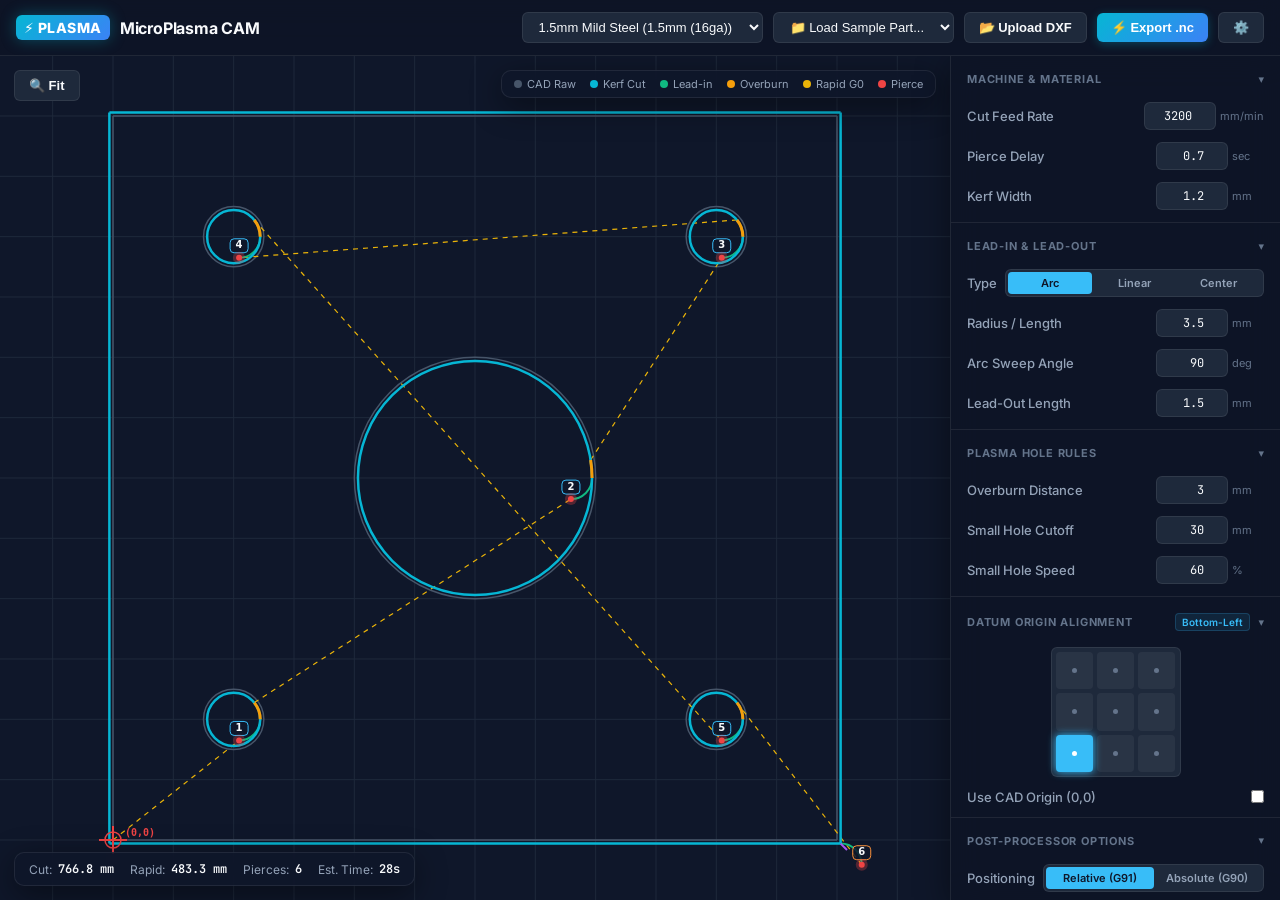
==== plasma/index.html @ af8a13bd "feat: organize apps into /plasma and /recipes with central portal index" ====
<!DOCTYPE html>
<html lang="en">
<head>
  <meta charset="UTF-8" />
  <meta name="viewport" content="width=device-width, initial-scale=1.0, maximum-scale=1.0, user-scalable=no" />
  <title>MicroPlasma CAM - 2D Web Plasma CAM</title>
  <script type="module" crossorigin src="./assets/index-cAuYdADo.js"></script>
  <link rel="stylesheet" crossorigin href="./assets/index-fnlLg_e3.css">
</head>
<body>
  <!-- Header Bar -->
  <header class="app-header">
    <div class="logo-group">
      <div class="logo-badge">⚡ PLASMA</div>
      <span class="app-title">MicroPlasma CAM</span>
    </div>

    <div class="header-actions">
      <!-- Material Preset Selector -->
      <select id="presetSelect" class="preset-select" title="Select Material Preset">
        <!-- populated dynamically -->
      </select>

      <!-- Sample Loader Dropdown -->
      <select id="sampleSelect" class="preset-select" title="Load Sample CAD Part">
        <option value="">📁 Load Sample Part...</option>
        <option value="flange-bracket">4-Bolt Flange Plate</option>
        <option value="gusset-bracket">Gusset with Slots</option>
        <option value="slot-link">Pill Slot Link</option>
      </select>

      <!-- Upload DXF File Button -->
      <input type="file" id="dxfFileInput" accept=".dxf" style="display: none;" />
      <button id="btnUploadDxf" class="btn btn-secondary" title="Open DXF File">
        <span>📂 Upload DXF</span>
      </button>

      <!-- Export G-Code Button -->
      <button id="btnExportGCode" class="btn btn-primary" title="Export GRBL G-Code (.nc)">
        <span>⚡ Export .nc</span>
      </button>

      <!-- Sidebar Toggle (Mobile) -->
      <button id="btnToggleSidebar" class="btn btn-secondary" title="Toggle Parameters">
        <span>⚙️</span>
      </button>
    </div>
  </header>

  <!-- Main CAM Work Area -->
  <main class="main-container">
    <!-- Viewport -->
    <div class="viewport-area" id="dropZone">
      <canvas id="camViewport"></canvas>

      <!-- Top Overlay Controls -->
      <div class="viewport-overlay-top">
        <button id="btnZoomFit" class="btn btn-secondary" title="Zoom to Fit">
          <span>🔍 Fit</span>
        </button>
      </div>

      <!-- Toolpath Legend Bar -->
      <div class="legend-bar">
        <div class="legend-item"><span class="legend-dot cad"></span> CAD Raw</div>
        <div class="legend-item"><span class="legend-dot cut"></span> Kerf Cut</div>
        <div class="legend-item"><span class="legend-dot leadin"></span> Lead-in</div>
        <div class="legend-item"><span class="legend-dot overburn"></span> Overburn</div>
        <div class="legend-item"><span class="legend-dot rapid"></span> Rapid G0</div>
        <div class="legend-item"><span class="legend-dot pierce"></span> Pierce</div>
      </div>

      <!-- Bottom Floating Stats Bar -->
      <div class="viewport-overlay-bottom" id="statsBar">
        <div class="stat-item">Cut: <span class="stat-val" id="statCutLength">0.0 mm</span></div>
        <div class="stat-item">Rapid: <span class="stat-val" id="statRapidLength">0.0 mm</span></div>
        <div class="stat-item">Pierces: <span class="stat-val" id="statPierceCount">0</span></div>
        <div class="stat-item">Est. Time: <span class="stat-val" id="statEstTime">0s</span></div>
      </div>
    </div>

    <!-- Right Sidebar / Flyout Parameter Panel -->
    <aside class="sidebar-panel" id="sidebarPanel">
      <!-- Warnings Container -->
      <div id="warningsContainer" style="display: none;" class="warnings-banner"></div>

      <!-- Section: Machine & Material -->
      <div class="panel-section">
        <div class="panel-header">
          <div class="panel-title">Machine & Material</div>
          <span class="panel-chevron">▾</span>
        </div>
        <div class="panel-content">
          <div class="control-row">
            <label class="control-label" for="paramFeedRate">Cut Feed Rate</label>
            <div class="control-input-group">
              <input type="number" id="paramFeedRate" class="input-num" step="50" min="100" max="15000" />
              <span class="input-unit">mm/min</span>
            </div>
          </div>
          <div class="control-row">
            <label class="control-label" for="paramPierceDelay">Pierce Delay</label>
            <div class="control-input-group">
              <input type="number" id="paramPierceDelay" class="input-num" step="0.05" min="0" max="10" />
              <span class="input-unit">sec</span>
            </div>
          </div>
          <div class="control-row">
            <label class="control-label" for="paramKerfWidth">Kerf Width</label>
            <div class="control-input-group">
              <input type="number" id="paramKerfWidth" class="input-num" step="0.1" min="0" max="5.0" />
              <span class="input-unit">mm</span>
            </div>
          </div>
        </div>
      </div>

      <!-- Section: Lead-In & Lead-Out -->
      <div class="panel-section">
        <div class="panel-header">
          <div class="panel-title">Lead-In & Lead-Out</div>
          <span class="panel-chevron">▾</span>
        </div>
        <div class="panel-content">
          <div class="control-row">
            <label class="control-label">Type</label>
            <div class="radio-pill-group" id="leadInTypeGroup">
              <div class="radio-pill active" data-value="arc">Arc</div>
              <div class="radio-pill" data-value="line">Linear</div>
              <div class="radio-pill" data-value="center_pierce">Center</div>
            </div>
          </div>
          <div class="control-row">
            <label class="control-label" for="paramLeadInRadius">Radius / Length</label>
            <div class="control-input-group">
              <input type="number" id="paramLeadInRadius" class="input-num" step="0.5" min="1.0" max="25" />
              <span class="input-unit">mm</span>
            </div>
          </div>
          <div class="control-row">
            <label class="control-label" for="paramLeadInAngle">Arc Sweep Angle</label>
            <div class="control-input-group">
              <input type="number" id="paramLeadInAngle" class="input-num" step="5" min="30" max="120" />
              <span class="input-unit">deg</span>
            </div>
          </div>
          <div class="control-row">
            <label class="control-label" for="paramLeadOutLength">Lead-Out Length</label>
            <div class="control-input-group">
              <input type="number" id="paramLeadOutLength" class="input-num" step="0.5" min="0" max="10" />
              <span class="input-unit">mm</span>
            </div>
          </div>
        </div>
      </div>

      <!-- Section: Plasma Hole Rules -->
      <div class="panel-section">
        <div class="panel-header">
          <div class="panel-title">Plasma Hole Rules</div>
          <span class="panel-chevron">▾</span>
        </div>
        <div class="panel-content">
          <div class="control-row">
            <label class="control-label" for="paramOverburn">Overburn Distance</label>
            <div class="control-input-group">
              <input type="number" id="paramOverburn" class="input-num" step="0.5" min="0" max="15" />
              <span class="input-unit">mm</span>
            </div>
          </div>
          <div class="control-row">
            <label class="control-label" for="paramSmallHoleThreshold">Small Hole Cutoff</label>
            <div class="control-input-group">
              <input type="number" id="paramSmallHoleThreshold" class="input-num" step="1" min="5" max="100" />
              <span class="input-unit">mm</span>
            </div>
          </div>
          <div class="control-row">
            <label class="control-label" for="paramSmallHoleSpeedScale">Small Hole Speed</label>
            <div class="control-input-group">
              <input type="number" id="paramSmallHoleSpeedScale" class="input-num" step="5" min="20" max="100" />
              <span class="input-unit">%</span>
            </div>
          </div>
        </div>
      </div>

      <!-- Section: Datum Origin Alignment -->
      <div class="panel-section">
        <div class="panel-header">
          <div class="panel-title">Datum Origin Alignment</div>
          <div class="panel-header-right">
            <span id="currentDatumLabel" class="panel-badge">Bottom-Left</span>
            <span class="panel-chevron">▾</span>
          </div>
        </div>
        <div class="panel-content">
          <div style="margin-bottom: 12px;">
            <!-- 9-point grid -->
            <div class="origin-grid" id="originGrid">
              <div class="origin-node" data-datum="TOP_LEFT" title="Top-Left"><div class="origin-node-dot"></div></div>
              <div class="origin-node" data-datum="TOP_CENTER" title="Top-Center"><div class="origin-node-dot"></div></div>
              <div class="origin-node" data-datum="TOP_RIGHT" title="Top-Right"><div class="origin-node-dot"></div></div>
              <div class="origin-node" data-datum="MIDDLE_LEFT" title="Middle-Left"><div class="origin-node-dot"></div></div>
              <div class="origin-node" data-datum="CENTER" title="Center"><div class="origin-node-dot"></div></div>
              <div class="origin-node" data-datum="MIDDLE_RIGHT" title="Middle-Right"><div class="origin-node-dot"></div></div>
              <div class="origin-node active" data-datum="BOTTOM_LEFT" title="Bottom-Left"><div class="origin-node-dot"></div></div>
              <div class="origin-node" data-datum="BOTTOM_CENTER" title="Bottom-Center"><div class="origin-node-dot"></div></div>
              <div class="origin-node" data-datum="BOTTOM_RIGHT" title="Bottom-Right"><div class="origin-node-dot"></div></div>
            </div>
          </div>

          <div class="control-row">
            <label class="control-label" for="cadOriginToggle">Use CAD Origin (0,0)</label>
            <input type="checkbox" id="cadOriginToggle" />
          </div>
        </div>
      </div>

      <!-- Section: Export Options -->
      <div class="panel-section">
        <div class="panel-header">
          <div class="panel-title">Post-Processor Options</div>
          <span class="panel-chevron">▾</span>
        </div>
        <div class="panel-content">
          <div class="control-row">
            <label class="control-label">Positioning</label>
            <div class="radio-pill-group" id="positioningModeGroup">
              <div class="radio-pill active" data-value="relative" title="Incremental/Relative positioning (G91) - moves relative to current torch position">Relative (G91)</div>
              <div class="radio-pill" data-value="absolute" title="Absolute positioning (G90) - moves relative to work coordinate origin">Absolute (G90)</div>
            </div>
          </div>
          <div class="control-row">
            <label class="control-label" for="disableLaserModeToggle" title="Emit $32=0 on startup to prevent GRBL from suppressing torch relay output during stationary G4 dwells">Disable Laser Mode ($32=0)</label>
            <input type="checkbox" id="disableLaserModeToggle" checked />
          </div>
          <div class="control-row">
            <label class="control-label" for="includeCommentsToggle" title="Enable informational comments in exported G-code">Include Comments</label>
            <input type="checkbox" id="includeCommentsToggle" />
          </div>
          <div class="info-callout">
            <strong>⚠️ Diode Laser Conversion:</strong> Ensure GRBL Laser Mode is disabled (<code>$32=0</code>). When <code>$32=1</code>, GRBL suppresses the torch relay output during stationary <code>G4</code> pierce dwells.
          </div>
        </div>
      </div>
    </aside>
  </main>

  <!-- G-Code Viewer & Download Modal -->
  <div class="modal-backdrop" id="gcodeModal">
    <div class="modal-card">
      <div class="modal-header">
        <h3 class="modal-title">⚡ Generated GRBL Plasma G-Code</h3>
        <button id="btnCloseModal" class="btn btn-secondary">✕</button>
      </div>
      <div class="modal-body">
        <textarea id="gcodeContent" class="gcode-textarea" readonly spellcheck="false"></textarea>
      </div>
      <div class="modal-footer">
        <button id="btnCopyGCode" class="btn btn-secondary">📋 Copy G-Code</button>
        <button id="btnDownloadModal" class="btn btn-primary">💾 Download .nc File</button>
      </div>
    </div>
  </div>

</body>
</html>
---- plasma/assets/index-fnlLg_e3.css ----
@import"https://fonts.googleapis.com/css2?family=Inter:wght@400;500;600;700&family=JetBrains+Mono:wght@400;500;600&display=swap";:root{--bg-main: #090d16;--bg-panel: rgba(15, 23, 42, .82);--bg-card: #1e293b;--bg-hover: #334155;--border-color: rgba(255, 255, 255, .08);--border-active: rgba(56, 189, 248, .4);--accent-cyan: #06b6d4;--accent-blue: #3b82f6;--accent-plasma: #38bdf8;--accent-green: #10b981;--accent-amber: #f59e0b;--accent-red: #ef4444;--text-primary: #f8fafc;--text-secondary: #94a3b8;--text-muted: #64748b;--radius-sm: 6px;--radius-md: 10px;--radius-lg: 14px;--shadow-panel: 0 8px 32px 0 rgba(0, 0, 0, .45);--shadow-glow: 0 0 15px rgba(6, 182, 212, .35)}*{box-sizing:border-box;margin:0;padding:0;-webkit-tap-highlight-color:transparent}html,body{height:100%;height:100dvh;margin:0;padding:0;overflow:hidden}body{font-family:Inter,system-ui,-apple-system,sans-serif;background-color:var(--bg-main);color:var(--text-primary);display:flex;flex-direction:column}header.app-header{height:56px;flex-shrink:0;background:var(--bg-panel);-webkit-backdrop-filter:blur(12px);backdrop-filter:blur(12px);border-bottom:1px solid var(--border-color);display:flex;align-items:center;justify-content:space-between;padding:0 16px;z-index:50}.logo-group{display:flex;align-items:center;gap:10px}.logo-badge{background:linear-gradient(135deg,#06b6d4,#3b82f6);color:#fff;font-weight:800;font-size:14px;padding:4px 8px;border-radius:var(--radius-sm);letter-spacing:.5px;box-shadow:var(--shadow-glow)}.app-title{font-size:16px;font-weight:700;letter-spacing:-.2px;color:var(--text-primary)}.header-actions{display:flex;align-items:center;gap:10px}.preset-select{background:var(--bg-card);color:var(--text-primary);border:1px solid var(--border-color);padding:6px 12px;border-radius:var(--radius-sm);font-size:13px;font-weight:500;cursor:pointer;outline:none;transition:all .15s ease}.preset-select:hover,.preset-select:focus{border-color:var(--accent-plasma)}.btn{display:inline-flex;align-items:center;gap:6px;padding:7px 14px;font-size:13px;font-weight:600;border-radius:var(--radius-sm);border:none;cursor:pointer;transition:all .15s ease;-webkit-user-select:none;user-select:none}.btn-primary{background:linear-gradient(135deg,var(--accent-cyan),var(--accent-blue));color:#fff;box-shadow:0 2px 10px #06b6d44d}.btn-primary:hover{filter:brightness(1.1);transform:translateY(-1px)}.btn-secondary{background:var(--bg-card);color:var(--text-primary);border:1px solid var(--border-color)}.btn-secondary:hover{background:var(--bg-hover);border-color:var(--border-active)}.btn-accent{background:linear-gradient(135deg,#10b981,#059669);color:#fff}.btn-accent:hover{filter:brightness(1.1)}.main-container{flex:1;display:flex;position:relative;overflow:hidden;min-height:0;height:calc(100% - 56px)}.viewport-area{flex:1;position:relative;background:var(--bg-main);overflow:hidden}canvas#camViewport{width:100%;height:100%;display:block;cursor:grab}canvas#camViewport:active{cursor:grabbing}.viewport-overlay-top{position:absolute;top:14px;left:14px;display:flex;gap:8px;z-index:10}.viewport-overlay-bottom{position:absolute;bottom:14px;left:14px;background:var(--bg-panel);-webkit-backdrop-filter:blur(8px);backdrop-filter:blur(8px);border:1px solid var(--border-color);padding:8px 14px;border-radius:var(--radius-md);display:flex;align-items:center;gap:16px;font-size:12px;color:var(--text-secondary);box-shadow:var(--shadow-panel);z-index:10}.stat-item{display:flex;align-items:center;gap:6px}.stat-val{color:var(--text-primary);font-weight:600;font-family:JetBrains Mono,monospace}.legend-bar{position:absolute;top:14px;right:14px;background:var(--bg-panel);-webkit-backdrop-filter:blur(8px);backdrop-filter:blur(8px);border:1px solid var(--border-color);padding:6px 12px;border-radius:var(--radius-md);display:flex;align-items:center;gap:14px;font-size:11px;color:var(--text-secondary);box-shadow:var(--shadow-panel);z-index:10}.legend-item{display:flex;align-items:center;gap:5px}.legend-dot{width:8px;height:8px;border-radius:50%}.legend-dot.cad{background:#475569}.legend-dot.cut{background:#06b6d4}.legend-dot.leadin{background:#10b981}.legend-dot.overburn{background:#f59e0b}.legend-dot.rapid{background:#eab308}.legend-dot.pierce{background:#ef4444}aside.sidebar-panel{width:330px;background:var(--bg-panel);-webkit-backdrop-filter:blur(16px);backdrop-filter:blur(16px);border-left:1px solid var(--border-color);display:flex;flex-direction:column;box-shadow:var(--shadow-panel);z-index:30;transition:transform .25s cubic-bezier(.4,0,.2,1);overflow-y:auto;overflow-x:hidden;height:100%;max-height:100%;min-height:0;flex-shrink:0;overscroll-behavior:contain;scrollbar-width:thin;scrollbar-color:rgba(148,163,184,.3) rgba(15,23,42,.4)}aside.sidebar-panel::-webkit-scrollbar{width:6px}aside.sidebar-panel::-webkit-scrollbar-track{background:transparent}aside.sidebar-panel::-webkit-scrollbar-thumb{background:#94a3b833;border-radius:3px}aside.sidebar-panel::-webkit-scrollbar-thumb:hover{background:var(--accent-plasma)}.sidebar-panel.collapsed{transform:translate(100%);position:absolute;right:0;bottom:0;top:0}.panel-section{padding:12px 16px;border-bottom:1px solid var(--border-color);transition:background .15s ease}.panel-header{display:flex;align-items:center;justify-content:space-between;cursor:pointer;-webkit-user-select:none;user-select:none;padding:4px 0;border-radius:var(--radius-sm)}.panel-header:hover .panel-title,.panel-header:hover .panel-chevron{color:var(--text-primary)}.panel-title{font-size:11px;font-weight:700;text-transform:uppercase;letter-spacing:.8px;color:var(--text-muted);display:flex;align-items:center;margin:0;transition:color .15s ease}.panel-header-right{display:flex;align-items:center;gap:8px}.panel-badge{font-size:10px;font-weight:600;color:var(--accent-plasma);background:#38bdf81a;padding:2px 6px;border-radius:4px;border:1px solid rgba(56,189,248,.2)}.panel-chevron{font-size:11px;color:var(--text-muted);transition:transform .2s ease,color .15s ease;line-height:1;display:inline-block}.panel-section.collapsed .panel-chevron{transform:rotate(-90deg)}.panel-content{margin-top:12px}.panel-section.collapsed .panel-content{display:none}.control-row{display:flex;align-items:center;justify-content:space-between;margin-bottom:12px;gap:8px}.control-row:last-child{margin-bottom:0}.control-label{font-size:13px;color:var(--text-secondary);font-weight:500}.control-input-group{display:flex;align-items:center;gap:4px}.input-num{width:72px;background:var(--bg-card);border:1px solid var(--border-color);color:var(--text-primary);padding:5px 8px;border-radius:var(--radius-sm);font-family:JetBrains Mono,monospace;font-size:12px;text-align:right;outline:none;transition:border-color .15s}.input-num:focus{border-color:var(--accent-plasma)}.input-unit{font-size:11px;color:var(--text-muted);min-width:32px}.origin-grid{display:grid;grid-template-columns:repeat(3,1fr);gap:4px;background:var(--bg-card);padding:4px;border-radius:var(--radius-sm);border:1px solid var(--border-color);width:130px;margin:0 auto}.origin-node{aspect-ratio:1;background:#ffffff0d;border:1px solid transparent;border-radius:4px;cursor:pointer;display:flex;align-items:center;justify-content:center;transition:all .15s}.origin-node:hover{background:#38bdf833}.origin-node.active{background:var(--accent-plasma);box-shadow:0 0 8px var(--accent-plasma)}.origin-node-dot{width:5px;height:5px;background:var(--text-muted);border-radius:50%}.origin-node.active .origin-node-dot{background:#fff}.radio-pill-group{display:flex;background:var(--bg-card);border-radius:var(--radius-sm);padding:2px;border:1px solid var(--border-color);width:100%}.radio-pill{flex:1;text-align:center;padding:4px 6px;font-size:11px;font-weight:600;border-radius:4px;cursor:pointer;color:var(--text-secondary);transition:all .15s}.radio-pill.active{background:var(--accent-plasma);color:#0f172a}.warnings-banner{margin:12px 16px 0;padding:8px 12px;background:#f59e0b26;border:1px solid rgba(245,158,11,.35);border-radius:var(--radius-sm);color:#fbbf24;font-size:12px;display:flex;align-items:flex-start;gap:8px}.modal-backdrop{position:fixed;top:0;right:0;bottom:0;left:0;background:#000000bf;-webkit-backdrop-filter:blur(4px);backdrop-filter:blur(4px);display:flex;align-items:center;justify-content:center;z-index:100;opacity:0;pointer-events:none;transition:opacity .2s ease}.modal-backdrop.open{opacity:1;pointer-events:auto}.modal-card{background:#0f172a;border:1px solid var(--border-color);border-radius:var(--radius-lg);width:90%;max-width:680px;max-height:85vh;display:flex;flex-direction:column;box-shadow:0 20px 50px #000c;overflow:hidden}.modal-header{padding:14px 20px;border-bottom:1px solid var(--border-color);display:flex;align-items:center;justify-content:space-between}.modal-title{font-size:16px;font-weight:700}.modal-body{padding:16px 20px;flex:1;overflow-y:auto}.gcode-textarea{width:100%;height:380px;background:#020617;border:1px solid var(--border-color);color:#38bdf8;font-family:JetBrains Mono,monospace;font-size:12px;line-height:1.5;padding:12px;border-radius:var(--radius-sm);resize:none;outline:none}.modal-footer{padding:12px 20px;border-top:1px solid var(--border-color);display:flex;justify-content:flex-end;gap:10px;background:var(--bg-panel)}.info-callout{background:#38bdf814;border:1px solid rgba(56,189,248,.25);border-radius:var(--radius-sm);padding:8px 10px;font-size:11px;line-height:1.45;color:var(--text-secondary);margin-top:8px}.info-callout strong{color:var(--accent-plasma)}.info-callout code{background:#0006;color:var(--accent-cyan);padding:1px 4px;border-radius:3px;font-family:JetBrains Mono,monospace;font-size:10.5px}@media(max-width:768px){header.app-header{padding:0 10px}.app-title{display:none}.sidebar-panel{position:absolute;right:0;top:0;bottom:0;width:300px}.viewport-overlay-bottom{flex-direction:column;align-items:flex-start;gap:4px;font-size:11px}.legend-bar{display:none}}
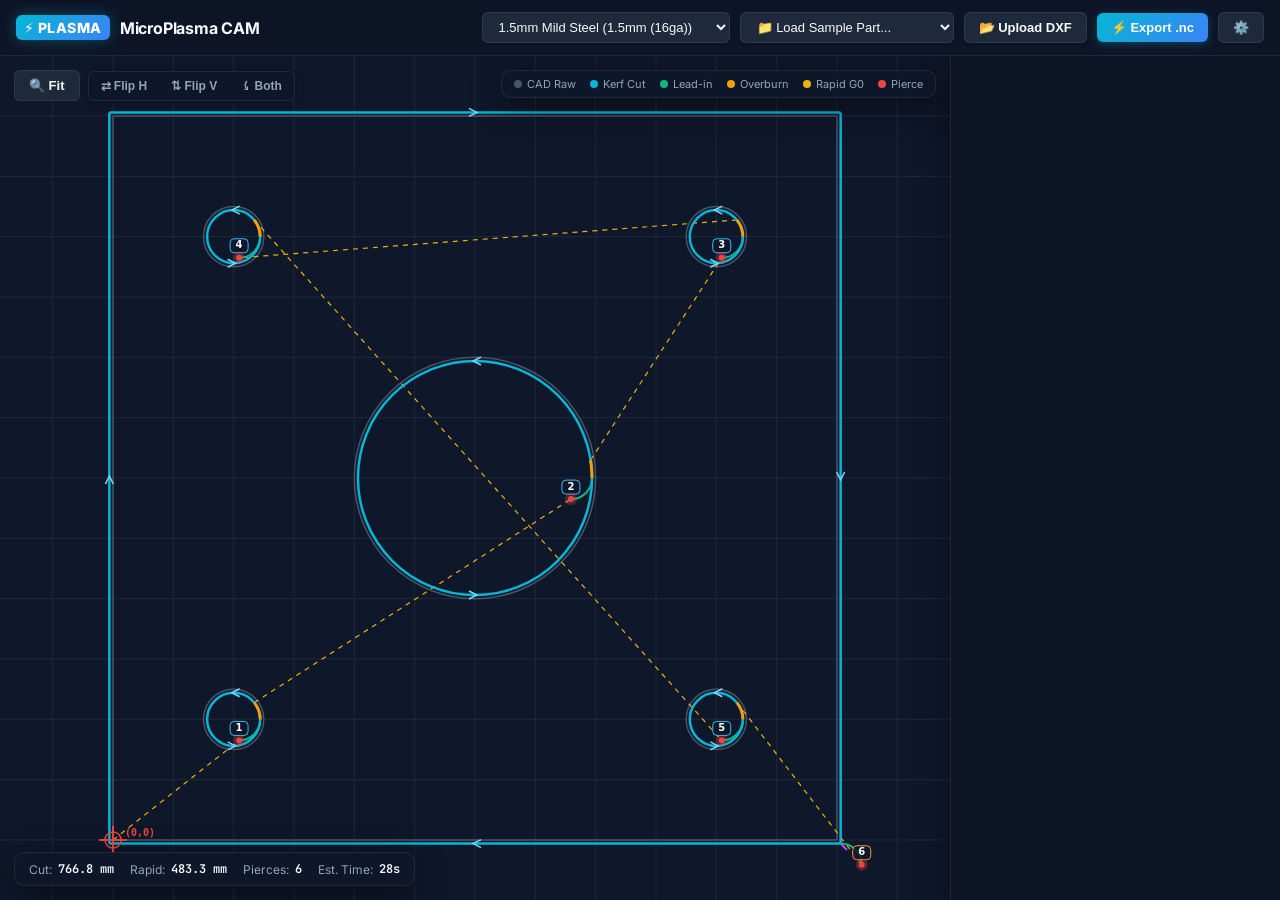
==== commit b6082a3f: "Deploy MicroPlasma CAM to /plasma" ====
--- a/plasma/index.html
+++ b/plasma/index.html
@@ -4,8 +4,8 @@
   <meta charset="UTF-8" />
   <meta name="viewport" content="width=device-width, initial-scale=1.0, maximum-scale=1.0, user-scalable=no" />
   <title>MicroPlasma CAM - 2D Web Plasma CAM</title>
-  <script type="module" crossorigin src="./assets/index-cAuYdADo.js"></script>
-  <link rel="stylesheet" crossorigin href="./assets/index-fnlLg_e3.css">
+  <script type="module" crossorigin src="./assets/index-YuqNhceT.js"></script>
+  <link rel="stylesheet" crossorigin href="./assets/index-AGhxC12d.css">
 </head>
 <body>
   <!-- Header Bar -->
@@ -27,6 +27,7 @@
         <option value="flange-bracket">4-Bolt Flange Plate</option>
         <option value="gusset-bracket">Gusset with Slots</option>
         <option value="slot-link">Pill Slot Link</option>
+        <option value="open-slit-plate">Open Slit & Parting Cut Plate</option>
       </select>
 
       <!-- Upload DXF File Button -->
@@ -58,6 +59,17 @@
         <button id="btnZoomFit" class="btn btn-secondary" title="Zoom to Fit">
           <span>🔍 Fit</span>
         </button>
+        <div class="overlay-button-group" title="Flip entire part">
+          <button id="btnFlipPartH" class="btn btn-secondary" title="Flip Part Horizontally (⇄ X axis)">
+            <span>⇄ Flip H</span>
+          </button>
+          <button id="btnFlipPartV" class="btn btn-secondary" title="Flip Part Vertically (⇅ Y axis)">
+            <span>⇅ Flip V</span>
+          </button>
+          <button id="btnFlipPartBoth" class="btn btn-secondary" title="Flip Part Both (180° rotation)">
+            <span>⤹ Both</span>
+          </button>
+        </div>
       </div>
 
       <!-- Toolpath Legend Bar -->
@@ -84,6 +96,61 @@
       <!-- Warnings Container -->
       <div id="warningsContainer" style="display: none;" class="warnings-banner"></div>
 
+      <!-- Section: Selected Shape Inspector (Dynamic) -->
+      <div class="panel-section inspector-section" id="inspectorSection" style="display: none;">
+        <div class="panel-header inspector-header">
+          <div class="panel-title" id="inspectorTitle">🔍 Selected Contour</div>
+          <span class="panel-badge" id="inspectorTypeBadge">Inner Hole</span>
+        </div>
+        <div class="panel-content">
+          <!-- Controls for Closed Loops -->
+          <div id="inspectorClosedControls">
+            <div class="control-row">
+              <label class="control-label">Cut Side</label>
+              <div class="radio-pill-group" id="inspectorCutSideGroup">
+                <div class="radio-pill" data-side="INNER_HOLE" title="Lead-in inside hole slug, CCW, kerf inward">🔵 Inside (Hole)</div>
+                <div class="radio-pill" data-side="OUTER_PERIMETER" title="Lead-in outside in scrap, CW, kerf outward">🟠 Outside (Part)</div>
+              </div>
+            </div>
+            <div class="control-row">
+              <label class="control-label">Start Point</label>
+              <button type="button" id="btnInspectorCycleNode" class="btn btn-secondary btn-sm" style="flex: 1;">
+                <span>↻ Next Start Node</span>
+              </button>
+            </div>
+          </div>
+
+          <!-- Controls for Open Contours -->
+          <div id="inspectorOpenControls" style="display: none;">
+            <div class="control-row">
+              <label class="control-label">Direction</label>
+              <button type="button" id="btnInspectorFlipDirection" class="btn btn-secondary btn-sm" style="flex: 1;">
+                <span>⇄ Flip (Start ↔ End)</span>
+              </button>
+            </div>
+          <!-- Flip Feature Controls (Both Closed and Open) -->
+          <div class="control-row">
+            <label class="control-label">Flip Feature</label>
+            <div class="btn-group" style="display: flex; gap: 4px; flex: 1;">
+              <button type="button" id="btnInspectorFlipH" class="btn btn-secondary btn-xs" style="flex: 1;" title="Flip this feature horizontally">
+                <span>⇄ H</span>
+              </button>
+              <button type="button" id="btnInspectorFlipV" class="btn btn-secondary btn-xs" style="flex: 1;" title="Flip this feature vertically">
+                <span>⇅ V</span>
+              </button>
+              <button type="button" id="btnInspectorFlipBoth" class="btn btn-secondary btn-xs" style="flex: 1;" title="Flip this feature horizontally & vertically (180°)">
+                <span>⤹ Both</span>
+              </button>
+            </div>
+          </div>
+
+          <div class="inspector-info-row" id="inspectorInfoRow">
+            <span id="inspectorDimensions"></span>
+            <span id="inspectorLeadInInfo"></span>
+          </div>
+        </div>
+      </div>
+
       <!-- Section: Machine & Material -->
       <div class="panel-section">
         <div class="panel-header">
@@ -118,7 +185,7 @@
       <!-- Section: Lead-In & Lead-Out -->
       <div class="panel-section">
         <div class="panel-header">
-          <div class="panel-title">Lead-In & Lead-Out</div>
+          <div class="panel-title">Closed Loop Lead-In / Out</div>
           <span class="panel-chevron">▾</span>
         </div>
         <div class="panel-content">
@@ -150,6 +217,57 @@
               <input type="number" id="paramLeadOutLength" class="input-num" step="0.5" min="0" max="10" />
               <span class="input-unit">mm</span>
             </div>
+          </div>
+          <!-- Quick Batch Toggle Buttons for Closed Loops -->
+          <div style="margin-top: 10px; display: flex; gap: 6px;">
+            <button type="button" id="btnFlipAllToHoles" class="btn btn-secondary btn-xs" title="Force all closed shapes to Inside cut (Holes)" style="flex: 1; justify-content: center;">
+              🔵 All Holes (Inside)
+            </button>
+            <button type="button" id="btnFlipAllToPerimeters" class="btn btn-secondary btn-xs" title="Force all closed shapes to Outside cut (Parts)" style="flex: 1; justify-content: center;">
+              🟠 All Parts (Outside)
+            </button>
+          </div>
+        </div>
+      </div>
+
+      <!-- Section: Open Contours -->
+      <div class="panel-section">
+        <div class="panel-header">
+          <div class="panel-title">Open Contours (Slits & Lines)</div>
+          <span class="panel-chevron">▾</span>
+        </div>
+        <div class="panel-content">
+          <div class="control-row">
+            <label class="control-label">Lead-In</label>
+            <div class="radio-pill-group" id="openLeadInTypeGroup">
+              <div class="radio-pill active" data-value="inline" title="In-line straight extension along tangent before start point - ideal for plate edge starts">In-line</div>
+              <div class="radio-pill" data-value="none" title="Pierce directly at starting vertex without offset - ideal for marking/scoring">Direct</div>
+              <div class="radio-pill" data-value="arc" title="Tangential arc lead-in">Arc</div>
+            </div>
+          </div>
+          <div class="control-row" id="rowOpenLeadInDist">
+            <label class="control-label" for="paramOpenLeadInDist">Lead-In Distance</label>
+            <div class="control-input-group">
+              <input type="number" id="paramOpenLeadInDist" class="input-num" step="0.5" min="0.1" max="25" value="3.0" />
+              <span class="input-unit">mm</span>
+            </div>
+          </div>
+          <div class="control-row">
+            <label class="control-label">Lead-Out</label>
+            <div class="radio-pill-group" id="openLeadOutTypeGroup">
+              <div class="radio-pill active" data-value="none" title="Torch OFF directly at end of cut line - no exit notch">None</div>
+              <div class="radio-pill" data-value="inline" title="In-line straight overcut along tangent past end point">In-line</div>
+            </div>
+          </div>
+          <div class="control-row" id="rowOpenLeadOutDist" style="display: none;">
+            <label class="control-label" for="paramOpenLeadOutDist">Lead-Out Distance</label>
+            <div class="control-input-group">
+              <input type="number" id="paramOpenLeadOutDist" class="input-num" step="0.5" min="0.1" max="25" value="3.0" />
+              <span class="input-unit">mm</span>
+            </div>
+          </div>
+          <div class="info-callout">
+            💡 <strong>Tip:</strong> Tap any open contour on the canvas to immediately <strong>flip the cut direction</strong> (Start ⇄ End).
           </div>
         </div>
       </div>
@@ -211,8 +329,41 @@
           </div>
 
           <div class="control-row">
-            <label class="control-label" for="cadOriginToggle">Use CAD Origin (0,0)</label>
+            <label class="control-label">Start Point</label>
+            <div class="radio-pill-group" id="startPositionGroup">
+              <div class="radio-pill active" data-start="datum" title="Rapid from part datum (e.g. Bottom-Left) to first cut">From Datum</div>
+              <div class="radio-pill" data-start="direct" title="Torch starts directly at first pierce point - zero initial rapid">First Cut (Direct)</div>
+            </div>
+          </div>
+
+          <div class="control-row">
+            <label class="control-label" for="autoZeroCadToggle" title="Automatically strip arbitrary OnShape / CAD sketch coordinates on import, placing part neatly at (0,0)">Auto-Zero CAD</label>
+            <div style="display: flex; align-items: center; gap: 8px;">
+              <input type="checkbox" id="autoZeroCadToggle" checked title="Automatically normalize CAD coordinates to (0,0) on import" />
+              <button type="button" id="btnAlignOrigin" class="btn btn-secondary btn-xs" title="Strip CAD offset and move part's bottom-left directly to (0,0)">
+                <span>🎯 Zero Offset</span>
+              </button>
+            </div>
+          </div>
+
+          <div class="control-row">
+            <label class="control-label" for="cadOriginToggle" title="Force tool to use raw OnShape CAD origin instead of part datum">Use CAD Origin</label>
             <input type="checkbox" id="cadOriginToggle" />
+          </div>
+
+          <div class="control-row" style="margin-top: 6px;">
+            <label class="control-label">Flip Part</label>
+            <div class="btn-group" style="display: flex; gap: 4px; flex: 1;">
+              <button type="button" id="btnSidebarFlipH" class="btn btn-secondary btn-xs" style="flex: 1;" title="Flip entire part horizontally (⇄ X axis)">
+                <span>⇄ H</span>
+              </button>
+              <button type="button" id="btnSidebarFlipV" class="btn btn-secondary btn-xs" style="flex: 1;" title="Flip entire part vertically (⇅ Y axis)">
+                <span>⇅ V</span>
+              </button>
+              <button type="button" id="btnSidebarFlipBoth" class="btn btn-secondary btn-xs" style="flex: 1;" title="Flip entire part both horizontally and vertically (180°)">
+                <span>⤹ Both</span>
+              </button>
+            </div>
           </div>
         </div>
       </div>
--- a/plasma/assets/index-AGhxC12d.css
+++ b/plasma/assets/index-AGhxC12d.css
@@ -0,0 +1 @@
+@import"https://fonts.googleapis.com/css2?family=Inter:wght@400;500;600;700&family=JetBrains+Mono:wght@400;500;600&display=swap";:root{--bg-main: #090d16;--bg-panel: rgba(15, 23, 42, .82);--bg-card: #1e293b;--bg-hover: #334155;--border-color: rgba(255, 255, 255, .08);--border-active: rgba(56, 189, 248, .4);--accent-cyan: #06b6d4;--accent-blue: #3b82f6;--accent-plasma: #38bdf8;--accent-green: #10b981;--accent-amber: #f59e0b;--accent-red: #ef4444;--text-primary: #f8fafc;--text-secondary: #94a3b8;--text-muted: #64748b;--radius-sm: 6px;--radius-md: 10px;--radius-lg: 14px;--shadow-panel: 0 8px 32px 0 rgba(0, 0, 0, .45);--shadow-glow: 0 0 15px rgba(6, 182, 212, .35)}*{box-sizing:border-box;margin:0;padding:0;-webkit-tap-highlight-color:transparent}html,body{height:100%;height:100dvh;margin:0;padding:0;overflow:hidden}body{font-family:Inter,system-ui,-apple-system,sans-serif;background-color:var(--bg-main);color:var(--text-primary);display:flex;flex-direction:column}header.app-header{height:56px;flex-shrink:0;background:var(--bg-panel);-webkit-backdrop-filter:blur(12px);backdrop-filter:blur(12px);border-bottom:1px solid var(--border-color);display:flex;align-items:center;justify-content:space-between;padding:0 16px;z-index:50}.logo-group{display:flex;align-items:center;gap:10px}.logo-badge{background:linear-gradient(135deg,#06b6d4,#3b82f6);color:#fff;font-weight:800;font-size:14px;padding:4px 8px;border-radius:var(--radius-sm);letter-spacing:.5px;box-shadow:var(--shadow-glow)}.app-title{font-size:16px;font-weight:700;letter-spacing:-.2px;color:var(--text-primary)}.header-actions{display:flex;align-items:center;gap:10px}.preset-select{background:var(--bg-card);color:var(--text-primary);border:1px solid var(--border-color);padding:6px 12px;border-radius:var(--radius-sm);font-size:13px;font-weight:500;cursor:pointer;outline:none;transition:all .15s ease}.preset-select:hover,.preset-select:focus{border-color:var(--accent-plasma)}.btn{display:inline-flex;align-items:center;gap:6px;padding:7px 14px;font-size:13px;font-weight:600;border-radius:var(--radius-sm);border:none;cursor:pointer;transition:all .15s ease;-webkit-user-select:none;user-select:none}.btn-primary{background:linear-gradient(135deg,var(--accent-cyan),var(--accent-blue));color:#fff;box-shadow:0 2px 10px #06b6d44d}.btn-primary:hover{filter:brightness(1.1);transform:translateY(-1px)}.btn-secondary{background:var(--bg-card);color:var(--text-primary);border:1px solid var(--border-color)}.btn-secondary:hover{background:var(--bg-hover);border-color:var(--border-active)}.btn-sm{padding:5px 10px;font-size:12px}.btn-xs{padding:4px 8px;font-size:11px}.btn-accent{background:linear-gradient(135deg,#10b981,#059669);color:#fff}.btn-accent:hover{filter:brightness(1.1)}.inspector-section{background:#1e293b80;border-bottom:2px solid var(--accent-plasma)}.inspector-header{cursor:default}.inspector-info-row{display:flex;justify-content:space-between;align-items:center;font-size:11px;color:var(--text-muted);margin-top:10px;padding-top:8px;border-top:1px dashed var(--border-color);font-family:JetBrains Mono,monospace}.badge-hole{color:#38bdf8!important;background:#38bdf826!important;border-color:#38bdf84d!important}.badge-part{color:#fb923c!important;background:#fb923c26!important;border-color:#fb923c4d!important}.badge-open{color:#c084fc!important;background:#c084fc26!important;border-color:#c084fc4d!important}.main-container{flex:1;display:flex;position:relative;overflow:hidden;min-height:0;height:calc(100% - 56px)}.viewport-area{flex:1;position:relative;background:var(--bg-main);overflow:hidden}canvas#camViewport{width:100%;height:100%;display:block;cursor:grab}canvas#camViewport:active{cursor:grabbing}.viewport-overlay-top{position:absolute;top:14px;left:14px;display:flex;gap:8px;align-items:center;z-index:10}.overlay-button-group{display:flex;gap:4px;background:var(--bg-panel);-webkit-backdrop-filter:blur(8px);backdrop-filter:blur(8px);border:1px solid var(--border-color);border-radius:var(--radius-sm);padding:2px;box-shadow:0 2px 8px #00000040}.overlay-button-group .btn{border:none;background:transparent;padding:5px 10px;font-size:12px;color:var(--text-secondary)}.overlay-button-group .btn:hover{background:var(--bg-hover);color:var(--accent-cyan)}.viewport-overlay-bottom{position:absolute;bottom:14px;left:14px;background:var(--bg-panel);-webkit-backdrop-filter:blur(8px);backdrop-filter:blur(8px);border:1px solid var(--border-color);padding:8px 14px;border-radius:var(--radius-md);display:flex;align-items:center;gap:16px;font-size:12px;color:var(--text-secondary);box-shadow:var(--shadow-panel);z-index:10}.stat-item{display:flex;align-items:center;gap:6px}.stat-val{color:var(--text-primary);font-weight:600;font-family:JetBrains Mono,monospace}.legend-bar{position:absolute;top:14px;right:14px;background:var(--bg-panel);-webkit-backdrop-filter:blur(8px);backdrop-filter:blur(8px);border:1px solid var(--border-color);padding:6px 12px;border-radius:var(--radius-md);display:flex;align-items:center;gap:14px;font-size:11px;color:var(--text-secondary);box-shadow:var(--shadow-panel);z-index:10}.legend-item{display:flex;align-items:center;gap:5px}.legend-dot{width:8px;height:8px;border-radius:50%}.legend-dot.cad{background:#475569}.legend-dot.cut{background:#06b6d4}.legend-dot.leadin{background:#10b981}.legend-dot.overburn{background:#f59e0b}.legend-dot.rapid{background:#eab308}.legend-dot.pierce{background:#ef4444}aside.sidebar-panel{width:330px;background:var(--bg-panel);-webkit-backdrop-filter:blur(16px);backdrop-filter:blur(16px);border-left:1px solid var(--border-color);display:flex;flex-direction:column;box-shadow:var(--shadow-panel);z-index:30;transition:transform .25s cubic-bezier(.4,0,.2,1);overflow-y:auto;overflow-x:hidden;height:100%;max-height:100%;min-height:0;flex-shrink:0;overscroll-behavior:contain;scrollbar-width:thin;scrollbar-color:rgba(148,163,184,.3) rgba(15,23,42,.4)}aside.sidebar-panel::-webkit-scrollbar{width:6px}aside.sidebar-panel::-webkit-scrollbar-track{background:transparent}aside.sidebar-panel::-webkit-scrollbar-thumb{background:#94a3b833;border-radius:3px}aside.sidebar-panel::-webkit-scrollbar-thumb:hover{background:var(--accent-plasma)}.sidebar-panel.collapsed{transform:translate(100%);position:absolute;right:0;bottom:0;top:0}.panel-section{padding:12px 16px;border-bottom:1px solid var(--border-color);transition:background .15s ease}.panel-header{display:flex;align-items:center;justify-content:space-between;cursor:pointer;-webkit-user-select:none;user-select:none;padding:4px 0;border-radius:var(--radius-sm)}.panel-header:hover .panel-title,.panel-header:hover .panel-chevron{color:var(--text-primary)}.panel-title{font-size:11px;font-weight:700;text-transform:uppercase;letter-spacing:.8px;color:var(--text-muted);display:flex;align-items:center;margin:0;transition:color .15s ease}.panel-header-right{display:flex;align-items:center;gap:8px}.panel-badge{font-size:10px;font-weight:600;color:var(--accent-plasma);background:#38bdf81a;padding:2px 6px;border-radius:4px;border:1px solid rgba(56,189,248,.2)}.panel-chevron{font-size:11px;color:var(--text-muted);transition:transform .2s ease,color .15s ease;line-height:1;display:inline-block}.panel-section.collapsed .panel-chevron{transform:rotate(-90deg)}.panel-content{margin-top:12px}.panel-section.collapsed .panel-content{display:none}.control-row{display:flex;align-items:center;justify-content:space-between;margin-bottom:12px;gap:8px}.control-row:last-child{margin-bottom:0}.control-label{font-size:13px;color:var(--text-secondary);font-weight:500}.control-input-group{display:flex;align-items:center;gap:4px}.input-num{width:72px;background:var(--bg-card);border:1px solid var(--border-color);color:var(--text-primary);padding:5px 8px;border-radius:var(--radius-sm);font-family:JetBrains Mono,monospace;font-size:12px;text-align:right;outline:none;transition:border-color .15s}.input-num:focus{border-color:var(--accent-plasma)}.input-unit{font-size:11px;color:var(--text-muted);min-width:32px}.origin-grid{display:grid;grid-template-columns:repeat(3,1fr);gap:4px;background:var(--bg-card);padding:4px;border-radius:var(--radius-sm);border:1px solid var(--border-color);width:130px;margin:0 auto}.origin-node{aspect-ratio:1;background:#ffffff0d;border:1px solid transparent;border-radius:4px;cursor:pointer;display:flex;align-items:center;justify-content:center;transition:all .15s}.origin-node:hover{background:#38bdf833}.origin-node.active{background:var(--accent-plasma);box-shadow:0 0 8px var(--accent-plasma)}.origin-node-dot{width:5px;height:5px;background:var(--text-muted);border-radius:50%}.origin-node.active .origin-node-dot{background:#fff}.radio-pill-group{display:flex;background:var(--bg-card);border-radius:var(--radius-sm);padding:2px;border:1px solid var(--border-color);width:100%}.radio-pill{flex:1;text-align:center;padding:4px 6px;font-size:11px;font-weight:600;border-radius:4px;cursor:pointer;color:var(--text-secondary);transition:all .15s}.radio-pill.active{background:var(--accent-plasma);color:#0f172a}.warnings-banner{margin:12px 16px 0;padding:8px 12px;background:#f59e0b26;border:1px solid rgba(245,158,11,.35);border-radius:var(--radius-sm);color:#fbbf24;font-size:12px;display:flex;align-items:flex-start;gap:8px}.modal-backdrop{position:fixed;top:0;right:0;bottom:0;left:0;background:#000000bf;-webkit-backdrop-filter:blur(4px);backdrop-filter:blur(4px);display:flex;align-items:center;justify-content:center;z-index:100;opacity:0;pointer-events:none;transition:opacity .2s ease}.modal-backdrop.open{opacity:1;pointer-events:auto}.modal-card{background:#0f172a;border:1px solid var(--border-color);border-radius:var(--radius-lg);width:90%;max-width:680px;max-height:85vh;display:flex;flex-direction:column;box-shadow:0 20px 50px #000c;overflow:hidden}.modal-header{padding:14px 20px;border-bottom:1px solid var(--border-color);display:flex;align-items:center;justify-content:space-between}.modal-title{font-size:16px;font-weight:700}.modal-body{padding:16px 20px;flex:1;overflow-y:auto}.gcode-textarea{width:100%;height:380px;background:#020617;border:1px solid var(--border-color);color:#38bdf8;font-family:JetBrains Mono,monospace;font-size:12px;line-height:1.5;padding:12px;border-radius:var(--radius-sm);resize:none;outline:none}.modal-footer{padding:12px 20px;border-top:1px solid var(--border-color);display:flex;justify-content:flex-end;gap:10px;background:var(--bg-panel)}.info-callout{background:#38bdf814;border:1px solid rgba(56,189,248,.25);border-radius:var(--radius-sm);padding:8px 10px;font-size:11px;line-height:1.45;color:var(--text-secondary);margin-top:8px}.info-callout strong{color:var(--accent-plasma)}.info-callout code{background:#0006;color:var(--accent-cyan);padding:1px 4px;border-radius:3px;font-family:JetBrains Mono,monospace;font-size:10.5px}@media(max-width:768px){header.app-header{padding:0 10px}.app-title{display:none}.sidebar-panel{position:absolute;right:0;top:0;bottom:0;width:300px}.viewport-overlay-bottom{flex-direction:column;align-items:flex-start;gap:4px;font-size:11px}.legend-bar{display:none}}
